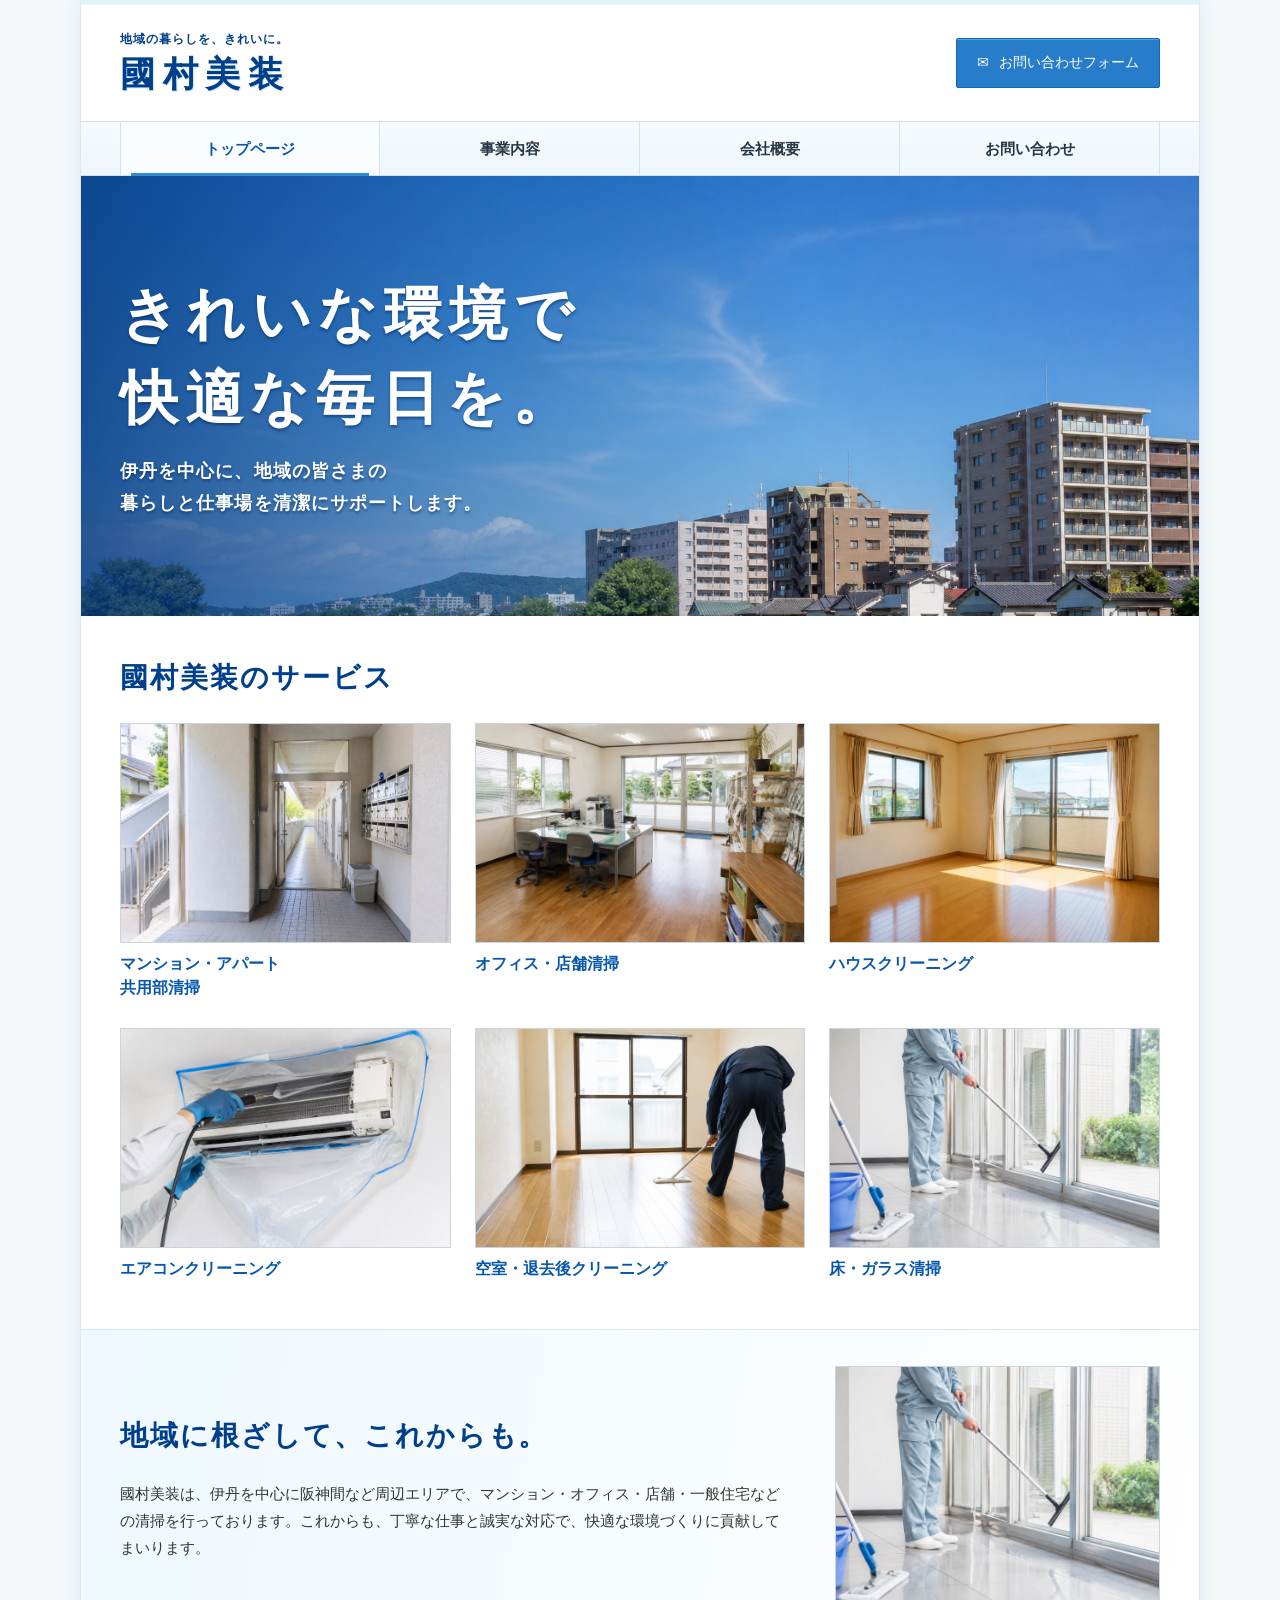
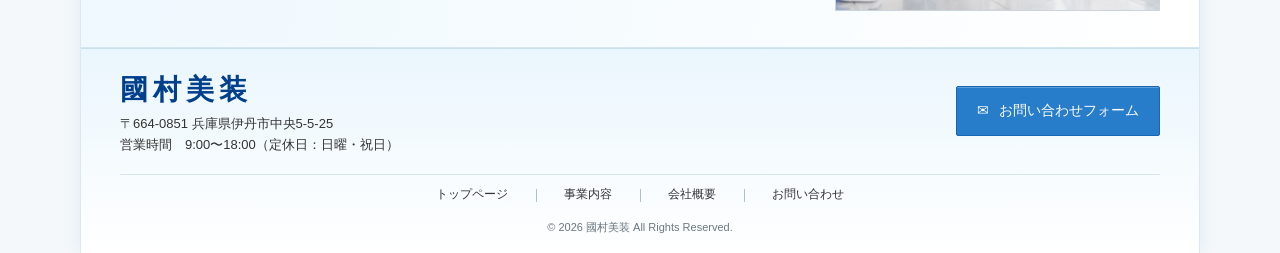
==== index.html @ d8c6dbe7 "Publish Kunimura Biso website" ====
<!doctype html>
<html lang="ja">
<head>
  <meta charset="utf-8">
  <meta name="viewport" content="width=device-width, initial-scale=1">
  <title>國村美装｜伊丹市の清掃・ハウスクリーニング</title>
  <meta name="description" content="國村美装は伊丹市を中心に、マンション・オフィス・店舗・一般住宅などの清掃を行う地域密着の清掃事業者です。">
  <link rel="stylesheet" href="css/style.css">
  <script src="js/main.js" defer></script>
</head>
<body>
  <a class="skip-link" href="#main">本文へ移動</a>
  <div class="site-shell">
    <header class="site-header">
      <div class="header-main inner">
        <a class="brand" href="index.html" aria-label="國村美装 トップページ">
          <span class="brand-tagline">地域の暮らしを、きれいに。</span>
          <span class="brand-name">國村美装</span>
        </a>
        <a class="header-contact" href="contact.html"><span aria-hidden="true">✉</span> お問い合わせフォーム</a>
      </div>
      <button class="menu-button" type="button" aria-expanded="false" aria-controls="global-nav">メニュー</button>
      <nav id="global-nav" class="global-nav" aria-label="メインナビゲーション">
        <div class="inner nav-list">
          <a class="active" href="index.html" aria-current="page">トップページ</a>
          <a href="services.html">事業内容</a>
          <a href="company.html">会社概要</a>
          <a href="contact.html">お問い合わせ</a>
        </div>
      </nav>
    </header>

    <main id="main">
      <section class="home-hero" aria-labelledby="hero-title">
        <img src="images/hero-itami.jpg" alt="青空の下に広がる伊丹周辺の街並みと川辺">
        <div class="hero-shade"></div>
        <div class="hero-copy inner">
          <h1 id="hero-title">きれいな環境で<br>快適な毎日を。</h1>
          <p>伊丹を中心に、地域の皆さまの<br>暮らしと仕事場を清潔にサポートします。</p>
        </div>
      </section>

      <section class="section inner" aria-labelledby="services-title">
        <h2 id="services-title" class="section-title">國村美装のサービス</h2>
        <div class="service-grid compact-services">
          <article class="service-card"><a href="services.html#apartment"><img src="images/service-apartment.jpg" alt="清掃されたマンション共用部"><h3>マンション・アパート<br>共用部清掃</h3></a></article>
          <article class="service-card"><a href="services.html#office"><img src="images/service-office.jpg" alt="清掃された明るいオフィス"><h3>オフィス・店舗清掃</h3></a></article>
          <article class="service-card"><a href="services.html#house"><img src="images/service-house.jpg" alt="ハウスクリーニング後の明るい室内"><h3>ハウスクリーニング</h3></a></article>
          <article class="service-card"><a href="services.html#aircon"><img src="images/service-aircon.jpg" alt="エアコン内部を洗浄する様子"><h3>エアコンクリーニング</h3></a></article>
          <article class="service-card"><a href="services.html#vacancy"><img src="images/service-vacancy.jpg" alt="退去後の空室を清掃する様子"><h3>空室・退去後クリーニング</h3></a></article>
          <article class="service-card"><a href="services.html#floor-glass"><img src="images/service-floor-glass.jpg" alt="床とガラスを清掃する様子"><h3>床・ガラス清掃</h3></a></article>
        </div>
      </section>

      <section class="local-section">
        <div class="inner local-layout">
          <div>
            <h2 class="section-title">地域に根ざして、これからも。</h2>
            <p>國村美装は、伊丹を中心に阪神間など周辺エリアで、マンション・オフィス・店舗・一般住宅などの清掃を行っております。これからも、丁寧な仕事と誠実な対応で、快適な環境づくりに貢献してまいります。</p>
          </div>
          <img src="images/service-floor-glass.jpg" alt="地域で丁寧に清掃を行うスタッフ">
        </div>
      </section>
    </main>

    <footer class="site-footer">
      <div class="footer-main inner">
        <div><p class="footer-name">國村美装</p><p>〒664-0851 兵庫県伊丹市中央5-5-25<br>営業時間　9:00〜18:00（定休日：日曜・祝日）</p></div>
        <a class="footer-contact" href="contact.html"><span aria-hidden="true">✉</span> お問い合わせフォーム</a>
      </div>
      <nav class="footer-nav inner" aria-label="フッターナビゲーション"><a href="index.html">トップページ</a><a href="services.html">事業内容</a><a href="company.html">会社概要</a><a href="contact.html">お問い合わせ</a></nav>
      <p class="copyright">© <span data-current-year>2026</span> 國村美装 All Rights Reserved.</p>
    </footer>
  </div>
</body>
</html>
---- css/style.css ----
:root {
  --blue: #0757ac;
  --blue-dark: #003f8c;
  --blue-soft: #eaf5fd;
  --line: #c9dcea;
  --text: #333;
  --muted: #66727c;
  --page-width: 1040px;
}

* { box-sizing: border-box; }
html { scroll-behavior: smooth; }
body {
  margin: 0;
  color: var(--text);
  background: #f4f8fb;
  font-family: "Yu Gothic", "Hiragino Kaku Gothic ProN", Meiryo, sans-serif;
  font-size: 15px;
  line-height: 1.8;
}
a { color: inherit; }
img { display: block; max-width: 100%; }
button, input, textarea { font: inherit; }
.inner { width: min(100% - 40px, var(--page-width)); margin-inline: auto; }
.site-shell { width: min(100%, 1120px); margin: 0 auto; background: #fff; border-inline: 1px solid #dbe8f1; box-shadow: 0 0 18px rgba(47, 105, 144, .09); }
.skip-link { position: fixed; z-index: 100; top: 8px; left: 8px; transform: translateY(-160%); padding: 8px 14px; color: #fff; background: var(--blue-dark); }
.skip-link:focus { transform: none; }
.visually-hidden { position: absolute !important; width: 1px; height: 1px; overflow: hidden; clip: rect(0 0 0 0); white-space: nowrap; }

.site-header { background: #fff; border-top: 5px solid #e6f2fa; }
.header-main { min-height: 116px; display: flex; align-items: center; justify-content: space-between; gap: 30px; }
.brand { color: var(--blue-dark); text-decoration: none; letter-spacing: .1em; }
.brand-tagline { display: block; margin-bottom: 2px; font-size: 12px; font-weight: 700; letter-spacing: .08em; }
.brand-name { display: block; font-family: "Yu Mincho", "Hiragino Mincho ProN", serif; font-size: 35px; font-weight: 700; letter-spacing: .22em; line-height: 1.25; text-shadow: 1px 1px #c8e3f5; }
.header-contact, .footer-contact { display: inline-flex; align-items: center; gap: 10px; padding: 11px 20px; color: #fff; background: #277dca; border: 1px solid #1766b2; border-radius: 2px; text-decoration: none; font-size: 14px; box-shadow: inset 0 1px rgba(255,255,255,.25); }
.header-contact:hover, .footer-contact:hover, .back-button:hover, .submit-button:hover { background: var(--blue-dark); }
.menu-button { display: none; }
.global-nav { border-block: 1px solid #cfe0ec; background: linear-gradient(#f7fbfe, #edf6fc); }
.nav-list { display: grid; grid-template-columns: repeat(4, 1fr); }
.nav-list a { position: relative; padding: 13px 10px; color: #283744; border-right: 1px solid #d3e2ec; text-align: center; text-decoration: none; font-weight: 600; }
.nav-list a:first-child { border-left: 1px solid #d3e2ec; }
.nav-list a:hover, .nav-list a.active { color: var(--blue); background: #fafdff; }
.nav-list a.active::after { content: ""; position: absolute; left: 10px; right: 10px; bottom: -1px; height: 3px; background: #348bd3; }

.home-hero { position: relative; height: 440px; overflow: hidden; }
.home-hero > img { width: 100%; height: 100%; object-fit: cover; }
.hero-shade { position: absolute; inset: 0; background: linear-gradient(90deg, rgba(0,55,126,.78) 0%, rgba(0,68,143,.36) 35%, rgba(255,255,255,0) 65%); }
.hero-copy { position: absolute; inset: 0; display: flex; flex-direction: column; justify-content: center; align-items: flex-start; color: #fff; text-shadow: 0 2px 3px rgba(0, 41, 98, .6); }
.hero-copy h1 { margin: 0 0 14px; font-family: "Yu Mincho", "Hiragino Mincho ProN", serif; font-size: clamp(40px, 5vw, 58px); line-height: 1.45; letter-spacing: .12em; }
.hero-copy p { margin: 0; font-size: 18px; font-weight: 600; letter-spacing: .06em; }

.section { padding-block: 42px 48px; }
.section-title { margin: 0 0 24px; color: var(--blue-dark); font-family: "Yu Mincho", "Hiragino Mincho ProN", serif; font-size: 28px; letter-spacing: .07em; line-height: 1.45; }
.service-grid { display: grid; grid-template-columns: repeat(3, 1fr); gap: 28px 24px; }
.service-card { min-width: 0; scroll-margin-top: 20px; }
.service-card a { display: block; color: inherit; text-decoration: none; }
.service-card img { width: 100%; aspect-ratio: 3 / 2; object-fit: cover; border: 1px solid #c9d4dc; }
.service-card h3 { margin: 9px 0 0; color: var(--blue); font-size: 16px; line-height: 1.5; }
.service-card a:hover h3 { text-decoration: underline; }
.service-card p { margin: 8px 0 0; font-size: 14px; line-height: 1.75; }
.local-section { padding-block: 36px; border-block: 1px solid #d6e6f1; background: linear-gradient(100deg, #eef8fe, #fff); }
.local-layout { display: grid; grid-template-columns: minmax(0, 1.55fr) minmax(260px, .75fr); gap: 42px; align-items: center; }
.local-layout p { margin: 0; }
.local-layout img { width: 100%; aspect-ratio: 4 / 3; object-fit: cover; border: 1px solid #c9d4dc; }

.breadcrumb { padding-block: 9px; color: #5d6b75; font-size: 12px; }
.breadcrumb a { text-decoration: none; }
.breadcrumb span { margin-left: 8px; }
.page-heading { position: relative; border-block: 1px solid #cfe1ec; background: linear-gradient(90deg, #e8f5fd 0 50%, #f7fcff); overflow: hidden; }
.page-heading::after { content: ""; position: absolute; width: 220px; height: 110px; top: -55px; right: 6%; border-radius: 50%; background: radial-gradient(ellipse at center, rgba(84,165,216,.28), transparent 65%); }
.page-heading h1 { margin: 0; padding: 30px 0; color: var(--blue-dark); font-family: "Yu Mincho", "Hiragino Mincho ProN", serif; font-size: 32px; letter-spacing: .12em; }
.services-page .page-heading { min-height: 112px; display: flex; align-items: center; background-image: linear-gradient(90deg, rgba(255,255,255,.38), rgba(255,255,255,.05)), url("../images/page-title-sky.jpg"); background-position: center 47%; background-size: cover; }
.services-page .page-heading::after { display: none; }
.services-page .page-heading .inner { position: relative; z-index: 1; }
.services-page .page-heading h1 { padding: 20px 0; font-size: 38px; text-shadow: 0 1px #fff; }
.lead { margin: 0 0 30px; padding-bottom: 18px; border-bottom: 1px solid #dfe8ee; }
.detail-services { gap-block: 34px; }
.services-page .services-intro { padding-top: 22px; padding-bottom: 38px; }
.services-page .lead { margin-bottom: 25px; padding-bottom: 0; border-bottom: 0; font-size: 16px; font-weight: 600; line-height: 1.9; }
.services-page .detail-services { gap: 34px 34px; }
.services-page .detail-services .service-card h3 { margin-top: 7px; font-size: 17px; }
.services-page .detail-services .service-card p { margin-top: 7px; font-size: 14px; line-height: 1.8; }
.area-section { padding-block: 40px 48px; border-top: 1px solid #d4e6f1; background: #f4fafe; }
.area-layout { display: grid; grid-template-columns: 1fr 440px; gap: 36px; align-items: center; }
.text-link { display: inline-block; margin-top: 8px; color: var(--blue); font-weight: 700; }
.services-area { position: relative; padding: 25px 0 92px; overflow: hidden; background: linear-gradient(110deg, #f2faff, #e9f5fd); }
.services-area .area-layout { position: relative; z-index: 1; grid-template-columns: minmax(0, 1fr) 500px; gap: 28px; align-items: center; }
.services-area .section-title { margin-bottom: 10px; font-size: 30px; }
.services-area .area-copy p { margin: 0; font-size: 15px; line-height: 1.9; }
.map-panel { display: grid; grid-template-columns: 138px minmax(0, 1fr); gap: 10px; align-items: end; }
.area-consult { display: grid; place-items: center; width: 138px; height: 138px; margin-bottom: 20px; padding: 12px; color: #0757a8; border: 2px solid #70b5e3; border-radius: 50%; background: rgba(255,255,255,.9); text-align: center; text-decoration: none; font-size: 13px; font-weight: 700; line-height: 1.75; }
.area-consult:hover { background: #fff; text-decoration: underline; }
.area-map-image { display: block; width: 100%; height: auto; object-fit: contain; }
.area-townscape { position: absolute; z-index: 0; left: 0; bottom: 0; display: block; width: 100%; height: auto; margin: 0; object-fit: contain; pointer-events: none; }
.price-section { padding: 24px 0 25px; border-top: 1px solid #d7e5ef; background: #fff; }
.price-layout { display: grid; grid-template-columns: 82px 1fr; gap: 22px; align-items: center; }
.yen-mark { display: grid; place-items: center; width: 62px; height: 62px; color: var(--blue); border-radius: 50%; background: #d2eafa; font-family: Georgia, serif; font-size: 39px; line-height: 1; }
.price-layout h2 { margin: 0; color: var(--blue-dark); font-family: "Yu Mincho", "Hiragino Mincho ProN", serif; font-size: 26px; letter-spacing: .08em; }
.price-layout p { margin: 2px 0 0; }
.price-layout .price-notice { color: #e32626; font-weight: 700; }

.company-table { width: 100%; border-collapse: collapse; border-top: 1px solid #cfdde7; }
.company-table th, .company-table td { padding: 13px 18px; border-bottom: 1px solid #d7e2e9; text-align: left; vertical-align: top; }
.company-table th { width: 180px; color: var(--blue-dark); background: #eef7fd; font-weight: 700; }
.about-section { padding-block: 42px 48px; border-top: 1px solid #d5e5ef; }
.about-layout { display: grid; grid-template-columns: 42% 1fr; gap: 42px; align-items: start; }
.about-layout img { width: 100%; aspect-ratio: 4 / 3; object-fit: cover; border: 1px solid #cbd7de; }
.about-layout p { margin-top: 0; }
.small-heading { color: var(--muted); font-size: 13px; font-weight: 700; }

.contact-layout { display: grid; grid-template-columns: minmax(0, 1.7fr) minmax(250px, .75fr); gap: 44px; }
.pause-notice { margin-bottom: 25px; padding: 16px 19px; border-left: 4px solid #85add0; background: #f0f5f8; color: #44515a; font-size: 14px; }
.pause-notice p { margin: 0; }
.form-row { display: grid; grid-template-columns: 170px 1fr; gap: 18px; padding: 14px 0; border-top: 1px solid #d7e3eb; }
.form-row:last-of-type { border-bottom: 1px solid #d7e3eb; }
.form-row label { padding-top: 8px; font-weight: 700; }
.form-row input, .form-row textarea { width: 100%; border: 1px solid #9fb4c5; border-radius: 0; background: #fff; padding: 9px 10px; }
.form-row input:focus, .form-row textarea:focus { outline: 2px solid #79b6e4; outline-offset: 1px; }
.form-row [aria-invalid="true"] { border-color: #b72727; }
.required { display: inline-block; margin-left: 6px; padding: 0 5px; color: #fff; background: #d63737; font-size: 10px; line-height: 1.6; vertical-align: 2px; }
.error-message { min-height: 1.4em; margin: 3px 0 0; color: #b21818; font-size: 12px; }
.submit-button, .back-button { display: block; min-width: 190px; margin: 22px auto 0; padding: 11px 24px; color: #fff; border: 1px solid #1f68ad; border-radius: 2px; background: #2d82ca; text-align: center; text-decoration: none; cursor: pointer; }
.form-note { margin: 6px 0 0; color: var(--muted); text-align: center; font-size: 12px; }
.contact-message { padding: 38px 28px; background: linear-gradient(145deg, #f8fff0, #edf7d8); color: #3f522f; border: 1px solid #dfebca; }
.contact-message p:first-child { margin-top: 0; font-family: "Yu Mincho", serif; font-size: 18px; font-weight: 700; }
.form-result { padding: 28px; border: 1px solid #b7d7ea; background: #f0f9fe; }
.form-result h2 { margin-top: 0; color: var(--blue-dark); font-family: "Yu Mincho", serif; font-size: 22px; }

.not-found { position: relative; min-height: 490px; display: grid; place-items: center; overflow: hidden; }
.not-found-content { position: relative; z-index: 2; padding: 55px 20px 120px; text-align: center; }
.error-code { margin: 0; color: var(--blue-dark); font-family: Georgia, serif; font-size: 78px; line-height: 1; }
.not-found h1 { margin: 10px 0; color: var(--blue-dark); font-family: "Yu Mincho", serif; font-size: 25px; }
.not-found-content > p:not(.error-code) { color: #555; }
.city-silhouette { position: absolute; left: 0; right: 0; bottom: 0; height: 105px; opacity: .8; background: linear-gradient(to top, #d8effc 0 65%, transparent 65%); clip-path: polygon(0 57%,3% 57%,3% 36%,6% 36%,6% 50%,9% 50%,9% 28%,12% 28%,12% 49%,15% 49%,15% 41%,18% 41%,18% 60%,22% 60%,22% 29%,26% 29%,26% 18%,30% 18%,30% 60%,34% 60%,34% 44%,38% 44%,38% 61%,42% 61%,42% 25%,46% 25%,46% 54%,50% 54%,50% 34%,55% 34%,55% 59%,59% 59%,59% 47%,63% 47%,63% 18%,67% 18%,67% 62%,72% 62%,72% 42%,77% 42%,77% 58%,82% 58%,82% 28%,87% 28%,87% 63%,91% 63%,91% 38%,95% 38%,95% 57%,100% 57%,100% 100%,0 100%); }

.site-footer { border-top: 1px solid #c9dfea; background: linear-gradient(#eaf6fd, #fff); }
.footer-main { min-height: 125px; display: flex; align-items: center; justify-content: space-between; gap: 30px; }
.footer-main p { margin: 0; font-size: 13px; line-height: 1.65; }
.footer-name { color: var(--blue-dark); font-family: "Yu Mincho", serif; font-size: 28px !important; font-weight: 700; letter-spacing: .18em; }
.footer-nav { display: flex; justify-content: center; border-top: 1px solid #d7e6ef; }
.footer-nav a { position: relative; padding: 9px 28px; text-decoration: none; font-size: 12px; }
.footer-nav a + a::before { content: ""; position: absolute; left: 0; top: 14px; width: 1px; height: 13px; background: #aebfcc; }
.footer-nav a:hover { color: var(--blue); text-decoration: underline; }
.copyright { margin: 0; padding: 4px 20px 15px; color: #6b7880; text-align: center; font-size: 11px; }

@media (max-width: 720px) {
  body { font-size: 15px; background: #fff; }
  .site-shell { border: 0; box-shadow: none; }
  .inner { width: min(100% - 30px, var(--page-width)); }
  .site-header { position: relative; }
  .header-main { min-height: 83px; padding-right: 84px; }
  .brand-tagline { font-size: 9px; }
  .brand-name { font-size: 25px; }
  .header-contact { display: none; }
  .menu-button { display: block; position: absolute; right: 15px; top: 23px; padding: 7px 10px; color: var(--blue-dark); border: 1px solid #94b9d4; background: #f1f8fd; }
  .global-nav { display: none; }
  .global-nav.is-open { display: block; }
  .nav-list { width: 100%; grid-template-columns: 1fr 1fr; }
  .nav-list a { padding: 11px 6px; border-bottom: 1px solid #d3e2ec; font-size: 13px; }
  .nav-list a.active::after { left: 20px; right: 20px; }
  .home-hero { height: 330px; }
  .home-hero > img { object-position: 62% center; }
  .hero-shade { background: linear-gradient(90deg, rgba(0,58,132,.84), rgba(0,60,132,.15)); }
  .hero-copy h1 { font-size: 34px; }
  .hero-copy p { font-size: 14px; }
  .section { padding-block: 31px 36px; }
  .section-title { margin-bottom: 18px; font-size: 23px; }
  .service-grid { grid-template-columns: 1fr; gap: 25px; }
  .compact-services { grid-template-columns: 1fr 1fr; gap: 20px 14px; }
  .compact-services .service-card h3 { font-size: 13px; }
  .service-card h3 { font-size: 16px; }
  .local-layout, .area-layout, .about-layout, .contact-layout { grid-template-columns: 1fr; gap: 26px; }
  .local-layout img { max-height: 260px; }
  .breadcrumb { padding-block: 7px; }
  .page-heading h1 { padding: 21px 0; font-size: 27px; }
  .services-page .page-heading { min-height: 88px; background-position: 62% center; }
  .services-page .page-heading h1 { font-size: 30px; }
  .services-page .lead { font-size: 14px; }
  .services-area { padding-bottom: 75px; }
  .services-area .area-layout { grid-template-columns: 1fr; gap: 16px; }
  .map-panel { display: flex; flex-direction: column; gap: 12px; align-items: center; }
  .area-map-image { order: 1; width: min(100%, 330px); }
  .area-consult { order: 2; width: 112px; height: 112px; margin: 0; padding: 9px; font-size: 11px; line-height: 1.6; }
  .price-layout { grid-template-columns: 58px 1fr; gap: 14px; align-items: start; }
  .yen-mark { width: 52px; height: 52px; font-size: 32px; }
  .price-layout h2 { font-size: 22px; }
  .price-layout p { font-size: 13px; }
  .company-table th, .company-table td { display: block; width: 100%; padding: 9px 12px; }
  .company-table th { border-bottom: 0; }
  .company-table td { padding-top: 6px; }
  .about-layout img { max-height: 280px; }
  .contact-layout { gap: 28px; }
  .form-row { grid-template-columns: 1fr; gap: 2px; }
  .form-row label { padding-top: 0; }
  .contact-message { padding: 27px 23px; }
  .not-found { min-height: 440px; }
  .error-code { font-size: 66px; }
  .not-found h1 { font-size: 21px; }
  .footer-main { padding-block: 22px; flex-direction: column; align-items: flex-start; gap: 14px; }
  .footer-name { font-size: 24px !important; }
  .footer-nav { width: 100%; flex-wrap: wrap; }
  .footer-nav a { width: 50%; padding: 8px; border-bottom: 1px solid #d7e6ef; text-align: center; }
  .footer-nav a + a::before { display: none; }
}

@media (max-width: 390px) {
  .compact-services { grid-template-columns: 1fr; }
  .compact-services .service-card h3 { font-size: 15px; }
  .hero-copy h1 { font-size: 30px; }
}

@media (prefers-reduced-motion: reduce) { html { scroll-behavior: auto; } }
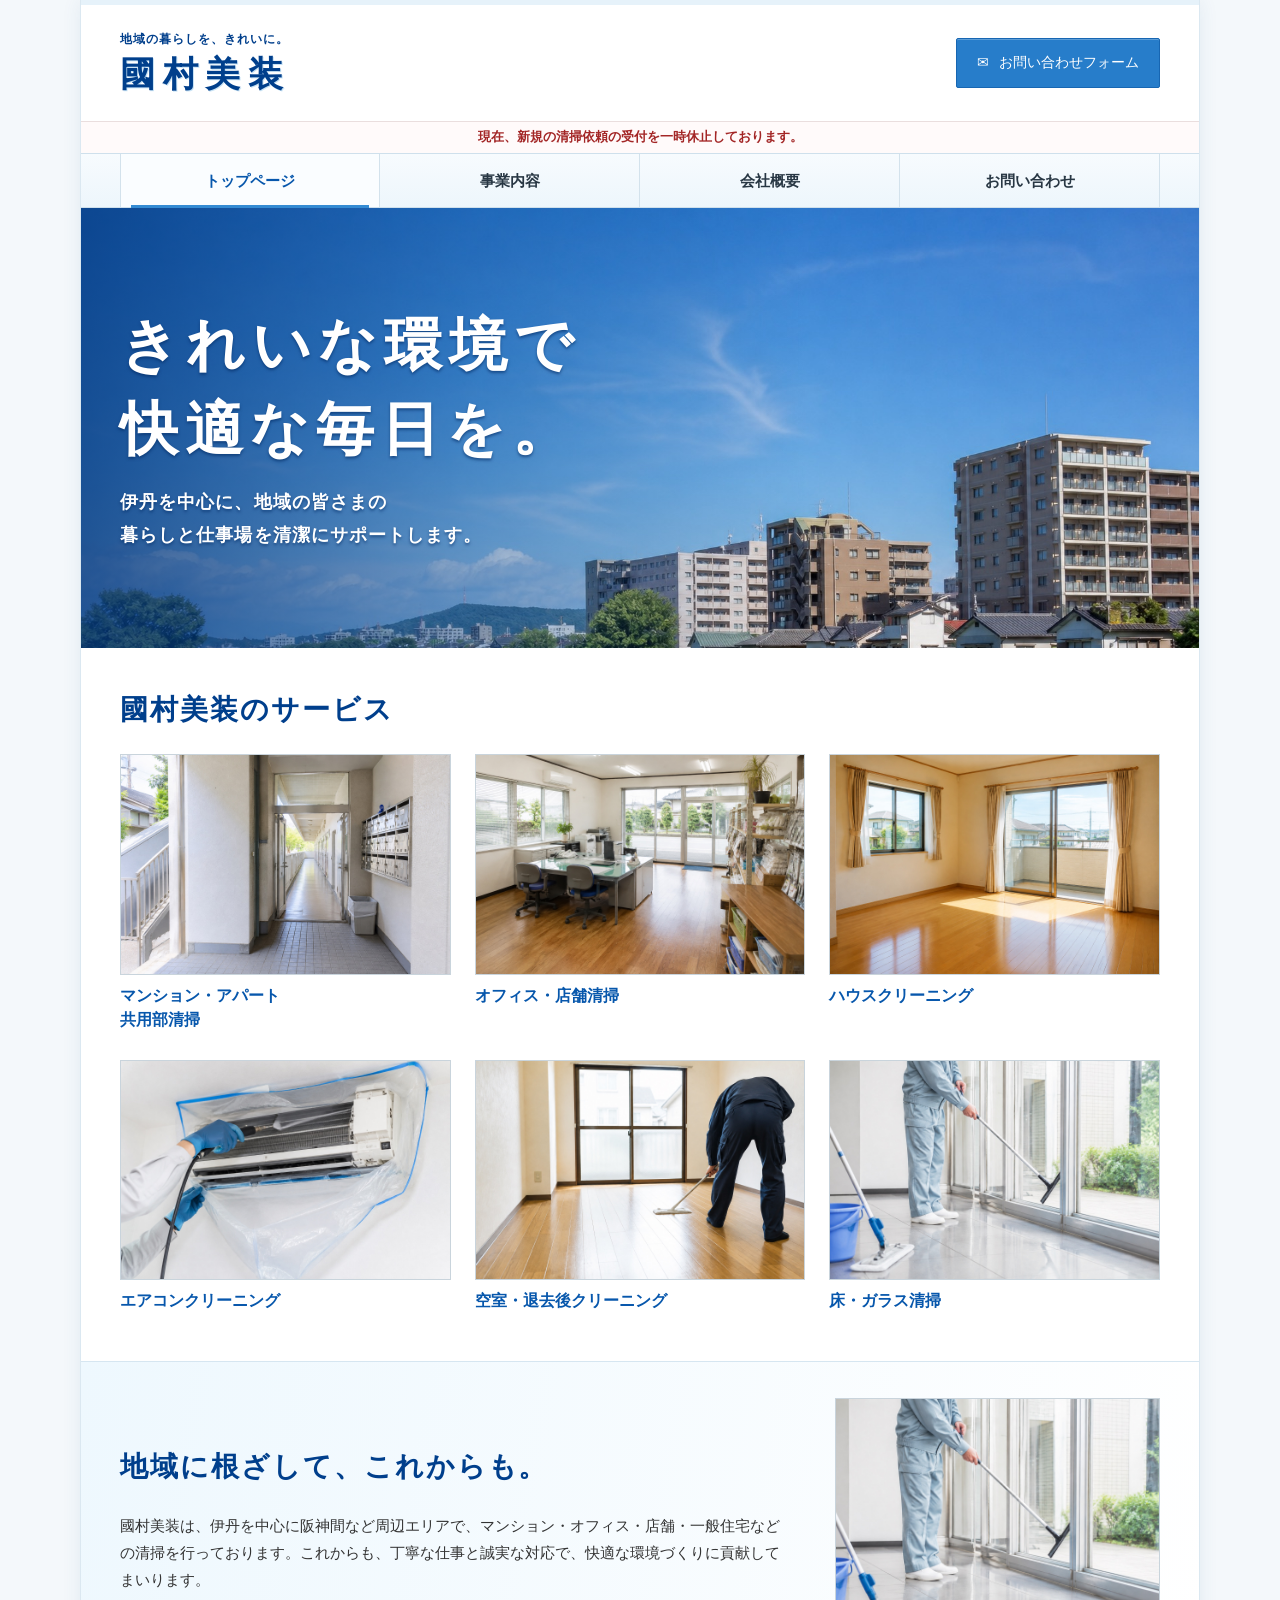
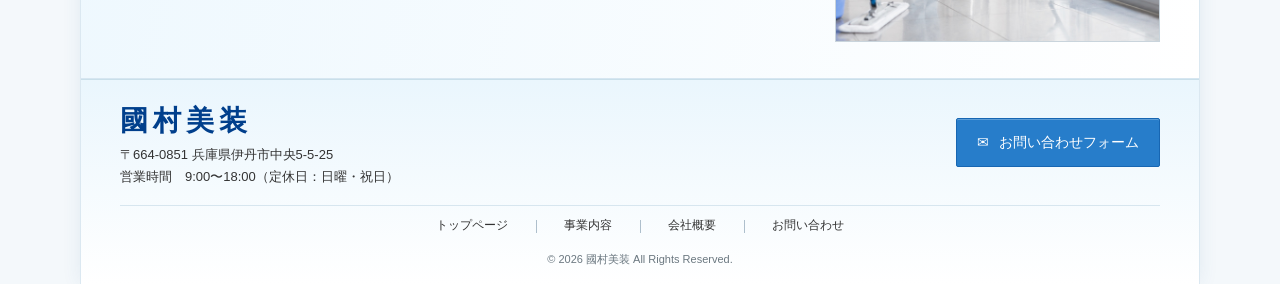
==== commit 43660b63: "Add service pause notices" ====
--- a/index.html
+++ b/index.html
@@ -5,8 +5,103 @@
   <meta name="viewport" content="width=device-width, initial-scale=1">
   <title>國村美装｜伊丹市の清掃・ハウスクリーニング</title>
   <meta name="description" content="國村美装は伊丹市を中心に、マンション・オフィス・店舗・一般住宅などの清掃を行う地域密着の清掃事業者です。">
+  <link rel="canonical" href="https://kbisou.jp/">
   <link rel="stylesheet" href="css/style.css">
   <script src="js/main.js" defer></script>
+  <script type="application/ld+json">
+  {
+    "@context": "https://schema.org",
+    "@type": "LocalBusiness",
+    "@id": "https://kbisou.jp/#business",
+    "name": "國村美装",
+    "url": "https://kbisou.jp/",
+    "description": "國村美装は伊丹市を中心に、マンション・オフィス・店舗・一般住宅などの清掃を行う地域密着の清掃事業者です。",
+    "image": "https://kbisou.jp/images/hero-itami.jpg",
+    "address": {
+      "@type": "PostalAddress",
+      "postalCode": "664-0851",
+      "addressRegion": "兵庫県",
+      "addressLocality": "伊丹市",
+      "streetAddress": "中央5-5-25",
+      "addressCountry": "JP"
+    },
+    "openingHoursSpecification": {
+      "@type": "OpeningHoursSpecification",
+      "dayOfWeek": [
+        "Monday",
+        "Tuesday",
+        "Wednesday",
+        "Thursday",
+        "Friday",
+        "Saturday"
+      ],
+      "opens": "09:00",
+      "closes": "18:00"
+    },
+    "areaServed": [
+      { "@type": "City", "name": "伊丹市" },
+      { "@type": "City", "name": "尼崎市" },
+      { "@type": "City", "name": "西宮市" },
+      { "@type": "City", "name": "宝塚市" },
+      { "@type": "City", "name": "川西市" },
+      { "@type": "AdministrativeArea", "name": "阪神間および周辺地域" }
+    ],
+    "hasOfferCatalog": {
+      "@type": "OfferCatalog",
+      "name": "清掃サービス",
+      "itemListElement": [
+        {
+          "@type": "Offer",
+          "itemOffered": {
+            "@type": "Service",
+            "name": "マンション・アパート共用部清掃",
+            "url": "https://kbisou.jp/services.html#apartment"
+          }
+        },
+        {
+          "@type": "Offer",
+          "itemOffered": {
+            "@type": "Service",
+            "name": "オフィス・店舗清掃",
+            "url": "https://kbisou.jp/services.html#office"
+          }
+        },
+        {
+          "@type": "Offer",
+          "itemOffered": {
+            "@type": "Service",
+            "name": "ハウスクリーニング",
+            "url": "https://kbisou.jp/services.html#house"
+          }
+        },
+        {
+          "@type": "Offer",
+          "itemOffered": {
+            "@type": "Service",
+            "name": "エアコンクリーニング",
+            "url": "https://kbisou.jp/services.html#aircon"
+          }
+        },
+        {
+          "@type": "Offer",
+          "itemOffered": {
+            "@type": "Service",
+            "name": "空室・退去後クリーニング",
+            "url": "https://kbisou.jp/services.html#vacancy"
+          }
+        },
+        {
+          "@type": "Offer",
+          "itemOffered": {
+            "@type": "Service",
+            "name": "床・ガラス清掃",
+            "url": "https://kbisou.jp/services.html#floor-glass"
+          }
+        }
+      ]
+    }
+  }
+  </script>
 </head>
 <body>
   <a class="skip-link" href="#main">本文へ移動</a>
@@ -19,6 +114,7 @@
         </a>
         <a class="header-contact" href="contact.html"><span aria-hidden="true">✉</span> お問い合わせフォーム</a>
       </div>
+      <p class="header-notice">現在、新規の清掃依頼の受付を一時休止しております。</p>
       <button class="menu-button" type="button" aria-expanded="false" aria-controls="global-nav">メニュー</button>
       <nav id="global-nav" class="global-nav" aria-label="メインナビゲーション">
         <div class="inner nav-list">
--- a/css/style.css
+++ b/css/style.css
@@ -34,6 +34,7 @@
 .brand-name { display: block; font-family: "Yu Mincho", "Hiragino Mincho ProN", serif; font-size: 35px; font-weight: 700; letter-spacing: .22em; line-height: 1.25; text-shadow: 1px 1px #c8e3f5; }
 .header-contact, .footer-contact { display: inline-flex; align-items: center; gap: 10px; padding: 11px 20px; color: #fff; background: #277dca; border: 1px solid #1766b2; border-radius: 2px; text-decoration: none; font-size: 14px; box-shadow: inset 0 1px rgba(255,255,255,.25); }
 .header-contact:hover, .footer-contact:hover, .back-button:hover, .submit-button:hover { background: var(--blue-dark); }
+.header-notice { margin: 0; padding: 5px 20px 6px; color: #a32626; border-top: 1px solid #eadede; background: #fffafa; text-align: center; font-size: 13px; font-weight: 600; line-height: 1.5; }
 .menu-button { display: none; }
 .global-nav { border-block: 1px solid #cfe0ec; background: linear-gradient(#f7fbfe, #edf6fc); }
 .nav-list { display: grid; grid-template-columns: repeat(4, 1fr); }
@@ -111,6 +112,7 @@
 .contact-layout { display: grid; grid-template-columns: minmax(0, 1.7fr) minmax(250px, .75fr); gap: 44px; }
 .pause-notice { margin-bottom: 25px; padding: 16px 19px; border-left: 4px solid #85add0; background: #f0f5f8; color: #44515a; font-size: 14px; }
 .pause-notice p { margin: 0; }
+.service-pause-text { color: #a32626; font-weight: 600; }
 .form-row { display: grid; grid-template-columns: 170px 1fr; gap: 18px; padding: 14px 0; border-top: 1px solid #d7e3eb; }
 .form-row:last-of-type { border-bottom: 1px solid #d7e3eb; }
 .form-row label { padding-top: 8px; font-weight: 700; }
@@ -152,6 +154,7 @@
   .brand-tagline { font-size: 9px; }
   .brand-name { font-size: 25px; }
   .header-contact { display: none; }
+  .header-notice { padding: 6px 15px; font-size: 12px; line-height: 1.55; }
   .menu-button { display: block; position: absolute; right: 15px; top: 23px; padding: 7px 10px; color: var(--blue-dark); border: 1px solid #94b9d4; background: #f1f8fd; }
   .global-nav { display: none; }
   .global-nav.is-open { display: block; }
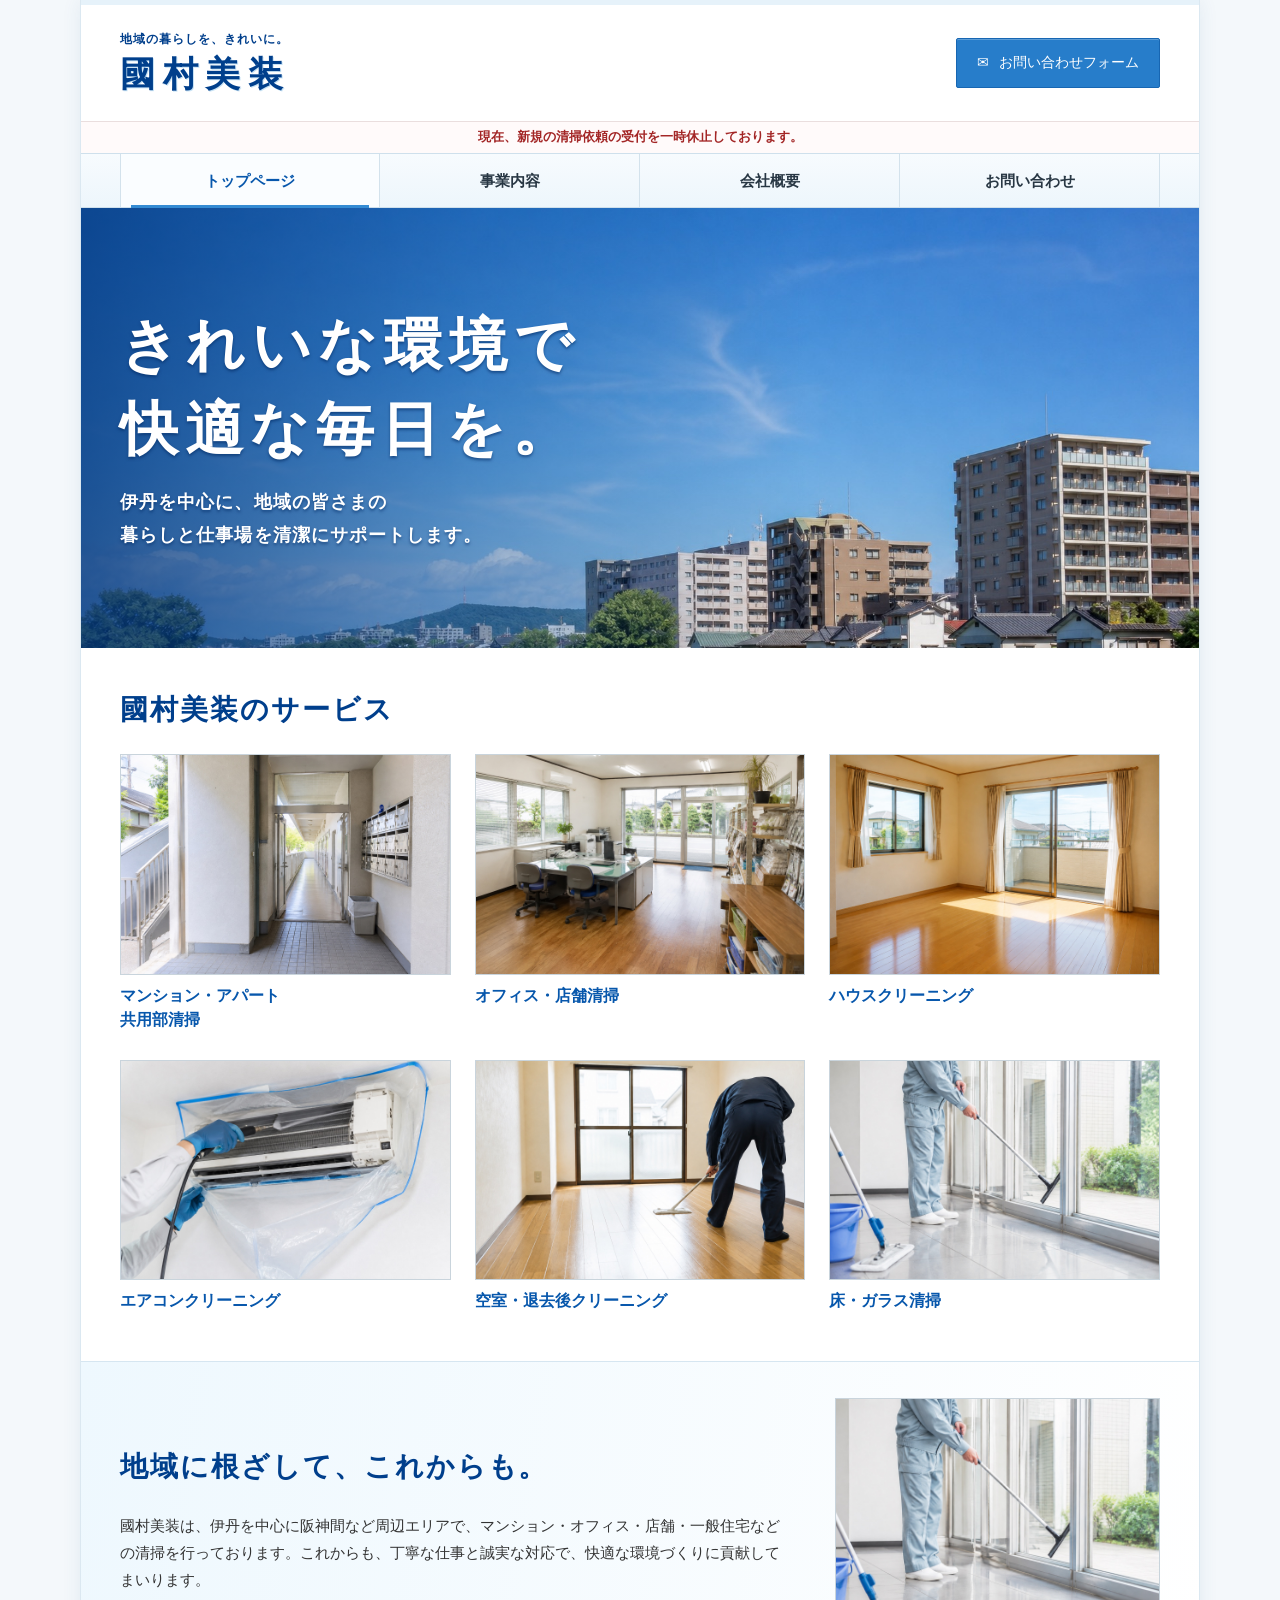
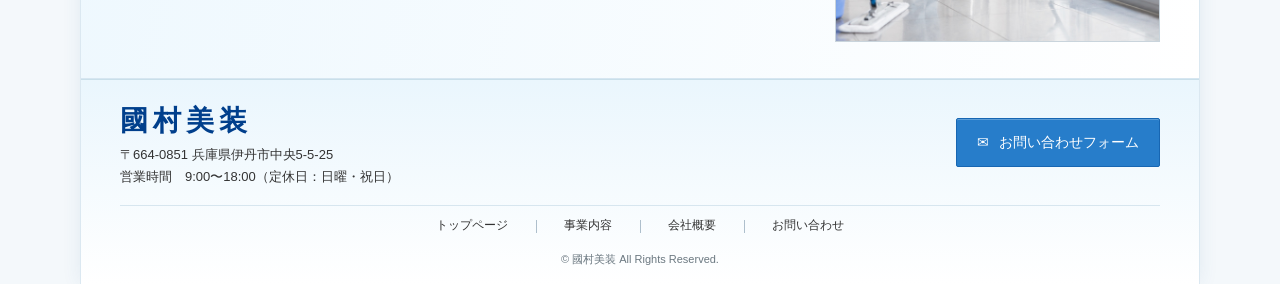
==== commit f68f699c: "Remove year from copyright notice" ====
--- a/index.html
+++ b/index.html
@@ -165,7 +165,7 @@
         <a class="footer-contact" href="contact.html"><span aria-hidden="true">✉</span> お問い合わせフォーム</a>
       </div>
       <nav class="footer-nav inner" aria-label="フッターナビゲーション"><a href="index.html">トップページ</a><a href="services.html">事業内容</a><a href="company.html">会社概要</a><a href="contact.html">お問い合わせ</a></nav>
-      <p class="copyright">© <span data-current-year>2026</span> 國村美装 All Rights Reserved.</p>
+      <p class="copyright">© 國村美装 All Rights Reserved.</p>
     </footer>
   </div>
 </body>
